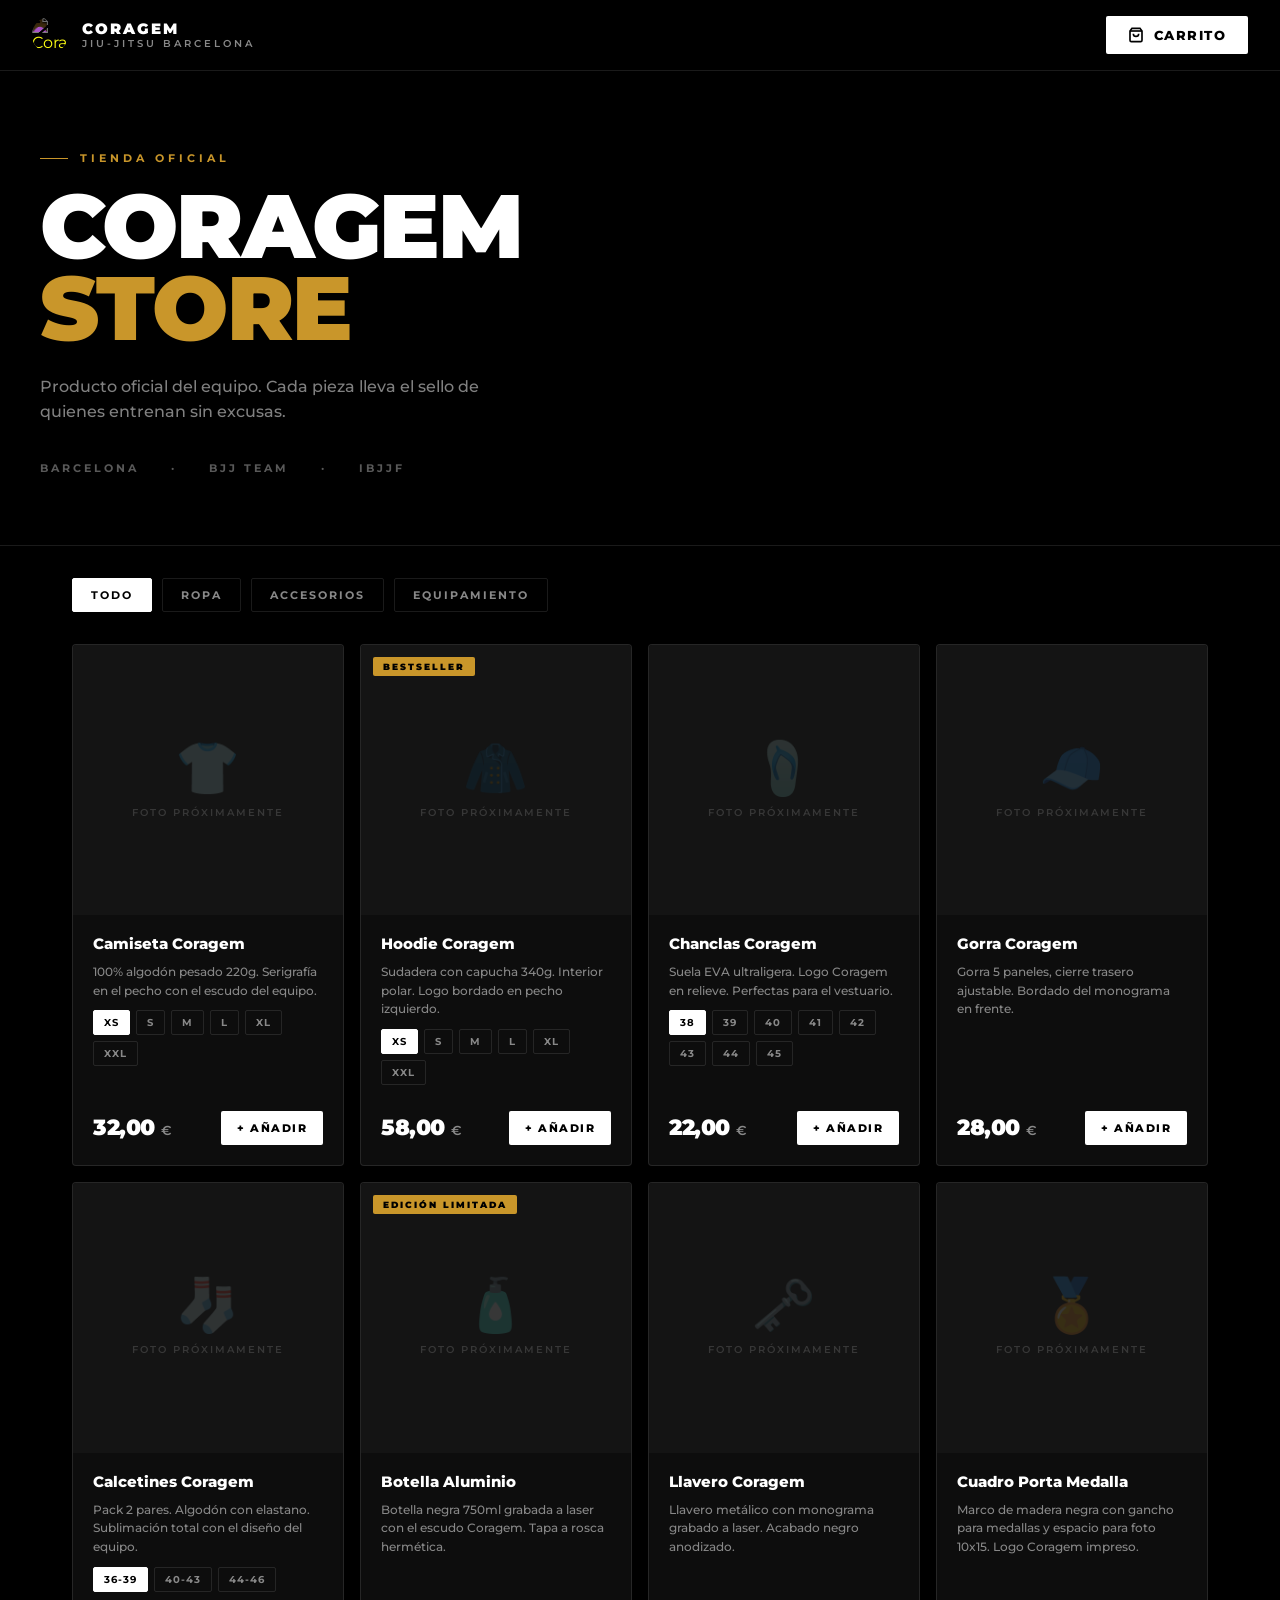
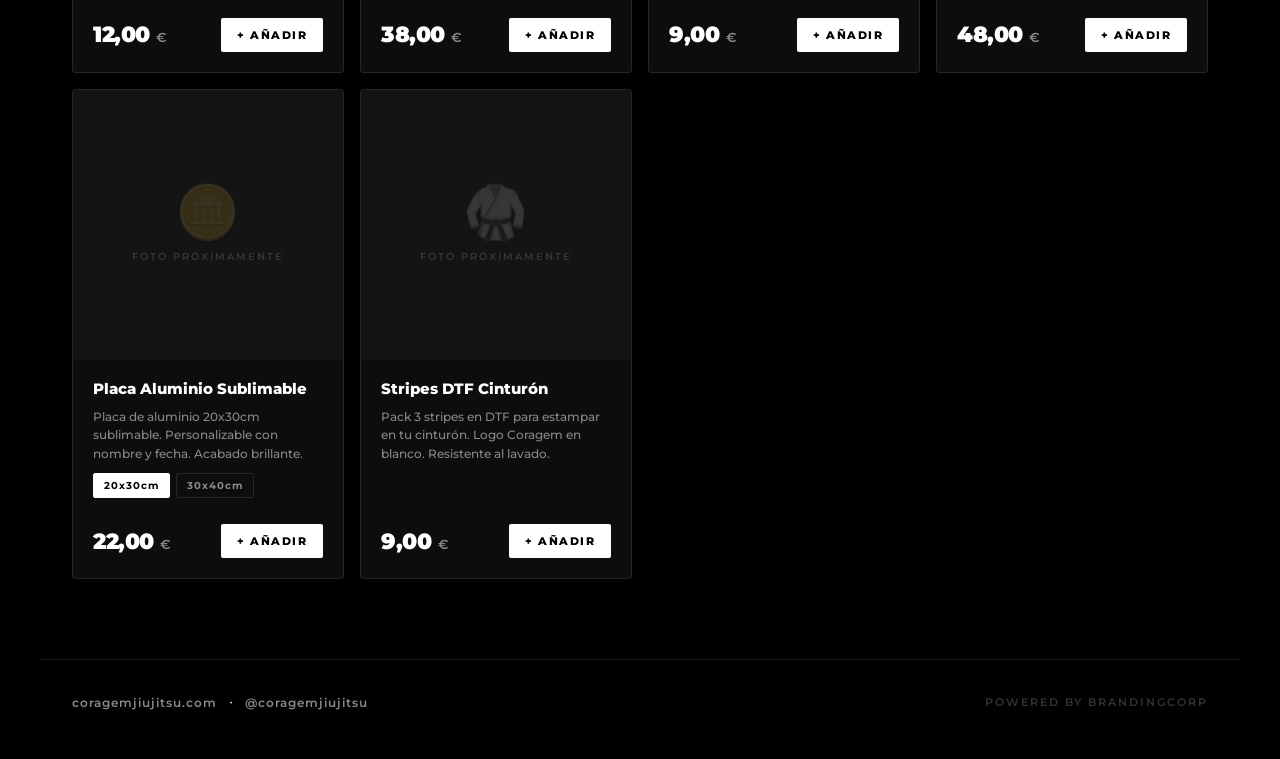
==== g/coragem/index.html @ 3f4773cf "Fase 2: tienda Coragem Jiu-Jitsu con 10 productos y QR" ====
<!DOCTYPE html>
<html lang="es">
<head>
<meta charset="utf-8">
<meta name="viewport" content="width=device-width, initial-scale=1">
<meta name="robots" content="noindex, nofollow">
<title>Coragem Store — Jiu-Jitsu Barcelona</title>
<link rel="preconnect" href="https://fonts.googleapis.com">
<link rel="preconnect" href="https://fonts.gstatic.com" crossorigin>
<link href="https://fonts.googleapis.com/css2?family=Montserrat:wght@400;500;600;700;800;900&display=swap" rel="stylesheet">
<style>
/* ── Reset ── */
*{box-sizing:border-box;margin:0;padding:0;}
html{scroll-behavior:smooth;}
body{background:#000;color:#fff;font-family:Montserrat,system-ui,sans-serif;min-height:100vh;overflow-x:hidden;}
::selection{background:#fff;color:#000;}

/* ── Variables Coragem ── */
:root{
  --accent:#fff;
  --accent-dim:rgba(255,255,255,0.12);
  --gold:#C9962A;
  --bg:#000;
  --bg2:#0D0D0D;
  --bg3:#141414;
  --border:rgba(255,255,255,0.1);
  --text-muted:#888;
}

/* ── Nav ── */
.nav{
  position:sticky;top:0;z-index:100;
  background:rgba(0,0,0,0.88);
  backdrop-filter:blur(16px);
  border-bottom:1px solid var(--border);
  padding:16px 32px;
  display:flex;align-items:center;justify-content:space-between;gap:16px;
}
.nav-logo{display:flex;align-items:center;gap:14px;text-decoration:none;}
.nav-logo img{height:36px;width:36px;filter:invert(1);border-radius:50%;}
.nav-logo-text{display:flex;flex-direction:column;line-height:1.1;}
.nav-logo-text strong{font-size:15px;font-weight:900;letter-spacing:2px;color:#fff;}
.nav-logo-text span{font-size:10px;font-weight:600;letter-spacing:3px;color:var(--text-muted);}
.cart-btn{
  display:flex;align-items:center;gap:10px;
  background:var(--accent);color:#000;
  border:none;cursor:pointer;
  font-family:Montserrat,sans-serif;font-size:13px;font-weight:800;letter-spacing:1.5px;
  padding:11px 22px;border-radius:2px;
  transition:opacity .15s;
}
.cart-btn:hover{opacity:.85;}
.cart-count{
  background:#000;color:#fff;
  font-size:11px;font-weight:900;
  width:20px;height:20px;border-radius:50%;
  display:flex;align-items:center;justify-content:center;
  display:none;
}
.cart-count.visible{display:flex;}

/* ── Hero ── */
.hero{
  position:relative;
  padding:80px 32px 70px;
  background:#000;
  border-bottom:1px solid var(--border);
  overflow:hidden;
}
.hero::before{
  content:'';position:absolute;inset:0;
  background:url('https://files.gymdesk.com/16816/bg-desktop.jpg') center/cover no-repeat;
  filter:brightness(0.18) grayscale(1);
}
.hero-inner{position:relative;max-width:1200px;margin:0 auto;}
.hero-label{
  font-size:11px;font-weight:700;letter-spacing:4px;color:var(--gold);
  margin-bottom:20px;display:flex;align-items:center;gap:12px;
}
.hero-label::before{content:'';display:block;width:28px;height:1px;background:var(--gold);}
.hero h1{
  font-size:clamp(42px,7vw,96px);
  font-weight:900;line-height:.92;letter-spacing:-.02em;
  text-transform:uppercase;color:#fff;
  max-width:800px;
}
.hero h1 em{font-style:normal;color:var(--gold);}
.hero-sub{
  margin-top:24px;font-size:16px;font-weight:500;
  color:rgba(255,255,255,0.5);max-width:480px;line-height:1.6;
}
.hero-meta{
  display:flex;gap:32px;margin-top:36px;flex-wrap:wrap;
}
.hero-meta span{
  font-size:11px;font-weight:700;letter-spacing:3px;color:rgba(255,255,255,0.35);
}

/* ── Filtros ── */
.filters{
  max-width:1200px;margin:0 auto;
  padding:32px 32px 0;
  display:flex;flex-wrap:wrap;gap:10px;
}
.filter-btn{
  font-family:Montserrat,sans-serif;font-size:11px;font-weight:700;letter-spacing:2px;
  padding:9px 18px;border:1px solid var(--border);border-radius:2px;
  background:transparent;color:var(--text-muted);cursor:pointer;
  transition:all .15s;
}
.filter-btn:hover,.filter-btn.active{
  background:#fff;color:#000;border-color:#fff;
}

/* ── Grid productos ── */
.products-grid{
  max-width:1200px;margin:32px auto 0;
  padding:0 32px;
  display:grid;
  grid-template-columns:repeat(auto-fill,minmax(260px,1fr));
  gap:16px;
}

/* ── Tarjeta producto ── */
.product-card{
  background:var(--bg2);
  border:1px solid var(--border);
  border-radius:4px;
  overflow:hidden;
  display:flex;flex-direction:column;
  transition:border-color .18s,transform .18s;
}
.product-card:hover{border-color:rgba(255,255,255,0.35);transform:translateY(-3px);}
.product-img{
  aspect-ratio:1/1;
  background:var(--bg3);
  display:flex;align-items:center;justify-content:center;
  position:relative;overflow:hidden;
}
.product-img .img-placeholder{
  display:flex;flex-direction:column;align-items:center;gap:12px;
  color:rgba(255,255,255,0.15);
}
.product-img .img-placeholder svg{width:48px;height:48px;stroke:currentColor;fill:none;stroke-width:1.5;}
.product-img .img-placeholder span{font-size:10px;letter-spacing:2px;font-weight:600;}
.product-badge{
  position:absolute;top:12px;left:12px;
  background:var(--gold);color:#000;
  font-size:9px;font-weight:900;letter-spacing:2px;padding:4px 10px;border-radius:2px;
}
.product-info{padding:20px;flex:1;display:flex;flex-direction:column;gap:10px;}
.product-name{font-size:15px;font-weight:800;color:#fff;line-height:1.2;}
.product-desc{font-size:12px;color:var(--text-muted);line-height:1.55;font-weight:500;}
.product-footer{
  display:flex;align-items:center;justify-content:space-between;
  margin-top:auto;padding-top:16px;
}
.product-price{font-size:22px;font-weight:900;color:#fff;letter-spacing:-.5px;}
.product-price small{font-size:13px;font-weight:600;color:var(--text-muted);}
.add-btn{
  font-family:Montserrat,sans-serif;font-size:11px;font-weight:800;letter-spacing:1.5px;
  background:#fff;color:#000;border:none;cursor:pointer;
  padding:10px 16px;border-radius:2px;
  transition:opacity .15s;
  white-space:nowrap;
}
.add-btn:hover{opacity:.8;}
.add-btn.added{background:var(--gold);color:#000;}

/* ── Selector tallas ── */
.size-selector{display:flex;gap:6px;flex-wrap:wrap;}
.size-opt{
  font-size:10px;font-weight:700;letter-spacing:1px;
  padding:5px 10px;border:1px solid var(--border);border-radius:2px;
  cursor:pointer;color:var(--text-muted);background:transparent;
  font-family:Montserrat,sans-serif;
  transition:all .1s;
}
.size-opt:hover,.size-opt.selected{background:#fff;color:#000;border-color:#fff;}

/* ── Cart Sidebar ── */
.cart-overlay{
  position:fixed;inset:0;background:rgba(0,0,0,0.6);z-index:200;
  opacity:0;pointer-events:none;transition:opacity .2s;
}
.cart-overlay.open{opacity:1;pointer-events:all;}
.cart-sidebar{
  position:fixed;right:0;top:0;bottom:0;width:420px;max-width:95vw;
  background:#0A0A0A;border-left:1px solid var(--border);
  display:flex;flex-direction:column;z-index:201;
  transform:translateX(100%);transition:transform .25s ease;
}
.cart-overlay.open .cart-sidebar{transform:translateX(0);}
.cart-header{
  padding:24px 28px;border-bottom:1px solid var(--border);
  display:flex;align-items:center;justify-content:space-between;
}
.cart-header h3{font-size:14px;font-weight:800;letter-spacing:2px;}
.cart-close{
  background:none;border:none;color:var(--text-muted);cursor:pointer;
  font-size:22px;line-height:1;padding:4px;
}
.cart-close:hover{color:#fff;}
.cart-items{flex:1;overflow-y:auto;padding:20px 28px;display:flex;flex-direction:column;gap:16px;}
.cart-empty{
  flex:1;display:flex;flex-direction:column;align-items:center;justify-content:center;
  gap:12px;color:var(--text-muted);text-align:center;padding:40px 20px;
}
.cart-empty svg{width:48px;height:48px;stroke:currentColor;fill:none;stroke-width:1.2;opacity:.4;}
.cart-empty p{font-size:13px;font-weight:600;letter-spacing:1px;}
.cart-item{
  display:flex;gap:14px;padding:14px;
  background:var(--bg3);border-radius:3px;
  border:1px solid var(--border);
}
.cart-item-img{
  width:56px;height:56px;background:#1A1A1A;border-radius:2px;flex:none;
  display:flex;align-items:center;justify-content:center;
  font-size:20px;
}
.cart-item-info{flex:1;min-width:0;}
.cart-item-name{font-size:13px;font-weight:700;white-space:nowrap;overflow:hidden;text-overflow:ellipsis;}
.cart-item-meta{font-size:11px;color:var(--text-muted);margin-top:3px;font-weight:600;}
.cart-item-price{font-size:15px;font-weight:900;margin-top:6px;}
.cart-item-remove{
  background:none;border:none;color:var(--text-muted);cursor:pointer;
  font-size:16px;padding:2px;align-self:flex-start;
  transition:color .1s;
}
.cart-item-remove:hover{color:#fff;}
.cart-footer{padding:24px 28px;border-top:1px solid var(--border);}
.cart-total{
  display:flex;justify-content:space-between;align-items:center;
  margin-bottom:20px;
}
.cart-total span{font-size:13px;font-weight:700;letter-spacing:1px;color:var(--text-muted);}
.cart-total strong{font-size:26px;font-weight:900;}
.checkout-btn{
  width:100%;font-family:Montserrat,sans-serif;
  background:#fff;color:#000;border:none;cursor:pointer;
  font-size:14px;font-weight:900;letter-spacing:2px;
  padding:18px;border-radius:2px;
  transition:opacity .15s;
}
.checkout-btn:hover{opacity:.85;}
.checkout-note{
  margin-top:12px;font-size:11px;color:var(--text-muted);
  text-align:center;letter-spacing:.5px;line-height:1.5;
}

/* ── Footer ── */
.store-footer{
  max-width:1200px;margin:80px auto 0;
  padding:32px 32px 48px;
  border-top:1px solid var(--border);
  display:flex;flex-wrap:wrap;gap:24px;justify-content:space-between;align-items:center;
}
.store-footer a{color:var(--text-muted);text-decoration:none;font-size:12px;font-weight:600;letter-spacing:1px;}
.store-footer a:hover{color:#fff;}
.powered{font-size:11px;color:rgba(255,255,255,0.2);letter-spacing:2px;font-weight:600;}

/* ── Toast ── */
.toast{
  position:fixed;bottom:24px;left:50%;transform:translateX(-50%) translateY(20px);
  background:#fff;color:#000;
  font-size:13px;font-weight:700;letter-spacing:1px;
  padding:14px 24px;border-radius:2px;z-index:300;
  opacity:0;transition:opacity .2s,transform .2s;pointer-events:none;
  white-space:nowrap;
}
.toast.show{opacity:1;transform:translateX(-50%) translateY(0);}

/* ── Responsive ── */
@media(max-width:600px){
  .nav{padding:14px 20px;}
  .hero{padding:60px 20px 50px;}
  .filters{padding:24px 20px 0;}
  .products-grid{padding:0 20px;grid-template-columns:repeat(2,1fr);gap:10px;}
  .product-info{padding:14px;}
  .product-name{font-size:13px;}
  .product-price{font-size:18px;}
  .add-btn{font-size:10px;padding:8px 12px;}
  .store-footer{padding:24px 20px 40px;}
}
</style>
</head>
<body>

<!-- NAV -->
<header class="nav">
  <a href="https://coragemjiujitsu.com" target="_blank" class="nav-logo">
    <img src="https://files.gymdesk.com/16816/logo-medium.png" alt="Coragem Jiu-Jitsu">
    <div class="nav-logo-text">
      <strong>CORAGEM</strong>
      <span>JIU-JITSU BARCELONA</span>
    </div>
  </a>
  <button class="cart-btn" onclick="openCart()">
    <svg width="16" height="16" viewBox="0 0 24 24" fill="none" stroke="currentColor" stroke-width="2.5"><path d="M6 2L3 6v14a2 2 0 002 2h14a2 2 0 002-2V6l-3-4z"/><line x1="3" y1="6" x2="21" y2="6"/><path d="M16 10a4 4 0 01-8 0"/></svg>
    CARRITO
    <span class="cart-count" id="cartCount">0</span>
  </button>
</header>

<!-- HERO -->
<section class="hero">
  <div class="hero-inner">
    <div class="hero-label">TIENDA OFICIAL</div>
    <h1>Coragem<br><em>Store</em></h1>
    <p class="hero-sub">Producto oficial del equipo. Cada pieza lleva el sello de quienes entrenan sin excusas.</p>
    <div class="hero-meta">
      <span>BARCELONA</span>
      <span>·</span>
      <span>BJJ TEAM</span>
      <span>·</span>
      <span>IBJJF</span>
    </div>
  </div>
</section>

<!-- FILTROS -->
<div class="filters">
  <button class="filter-btn active" onclick="filterProducts('all',this)">TODO</button>
  <button class="filter-btn" onclick="filterProducts('ropa',this)">ROPA</button>
  <button class="filter-btn" onclick="filterProducts('accesorios',this)">ACCESORIOS</button>
  <button class="filter-btn" onclick="filterProducts('equipamiento',this)">EQUIPAMIENTO</button>
</div>

<!-- GRID -->
<div class="products-grid" id="productsGrid"></div>

<!-- FOOTER -->
<footer class="store-footer">
  <div>
    <a href="https://coragemjiujitsu.com" target="_blank">coragemjiujitsu.com</a>
    &nbsp;&nbsp;·&nbsp;&nbsp;
    <a href="https://instagram.com/coragemjiujitsu" target="_blank">@coragemjiujitsu</a>
  </div>
  <span class="powered">POWERED BY BRANDINGCORP</span>
</footer>

<!-- CART OVERLAY -->
<div class="cart-overlay" id="cartOverlay" onclick="closeCartOnOverlay(event)">
  <div class="cart-sidebar">
    <div class="cart-header">
      <h3>TU PEDIDO</h3>
      <button class="cart-close" onclick="closeCart()">&#x2715;</button>
    </div>
    <div class="cart-items" id="cartItems">
      <div class="cart-empty">
        <svg viewBox="0 0 24 24"><path d="M6 2L3 6v14a2 2 0 002 2h14a2 2 0 002-2V6l-3-4z"/><line x1="3" y1="6" x2="21" y2="6"/><path d="M16 10a4 4 0 01-8 0"/></svg>
        <p>CARRITO VACÍO</p>
      </div>
    </div>
    <div class="cart-footer" id="cartFooter" style="display:none;">
      <div class="cart-total">
        <span>TOTAL</span>
        <strong id="cartTotal">0,00 €</strong>
      </div>
      <button class="checkout-btn" onclick="checkout()">FINALIZAR PEDIDO →</button>
      <p class="checkout-note">Pago seguro vía Stripe · Envío a toda España</p>
    </div>
  </div>
</div>

<!-- TOAST -->
<div class="toast" id="toast"></div>

<script>
// ── Catálogo de productos ──────────────────────────────────
const PRODUCTS = [
  {
    id: 'camiseta',
    name: 'Camiseta Coragem',
    desc: '100% algodón pesado 220g. Serigrafía en el pecho con el escudo del equipo.',
    price: 32,
    category: 'ropa',
    badge: null,
    emoji: '👕',
    sizes: ['XS','S','M','L','XL','XXL'],
    // stripe: 'https://buy.stripe.com/XXXXXXXX'  ← añadir cuando esté listo
  },
  {
    id: 'hoodie',
    name: 'Hoodie Coragem',
    desc: 'Sudadera con capucha 340g. Interior polar. Logo bordado en pecho izquierdo.',
    price: 58,
    category: 'ropa',
    badge: 'BESTSELLER',
    emoji: '🧥',
    sizes: ['XS','S','M','L','XL','XXL'],
  },
  {
    id: 'chanclas',
    name: 'Chanclas Coragem',
    desc: 'Suela EVA ultraligera. Logo Coragem en relieve. Perfectas para el vestuario.',
    price: 22,
    category: 'ropa',
    badge: null,
    emoji: '🩴',
    sizes: ['38','39','40','41','42','43','44','45'],
  },
  {
    id: 'gorra',
    name: 'Gorra Coragem',
    desc: 'Gorra 5 paneles, cierre trasero ajustable. Bordado del monograma en frente.',
    price: 28,
    category: 'ropa',
    badge: null,
    emoji: '🧢',
    sizes: ['ÚNICA'],
  },
  {
    id: 'calcetines',
    name: 'Calcetines Coragem',
    desc: 'Pack 2 pares. Algodón con elastano. Sublimación total con el diseño del equipo.',
    price: 12,
    category: 'ropa',
    badge: null,
    emoji: '🧦',
    sizes: ['36-39','40-43','44-46'],
  },
  {
    id: 'botella',
    name: 'Botella Aluminio',
    desc: 'Botella negra 750ml grabada a laser con el escudo Coragem. Tapa a rosca hermética.',
    price: 38,
    category: 'accesorios',
    badge: 'EDICIÓN LIMITADA',
    emoji: '🧴',
    sizes: ['ÚNICA'],
  },
  {
    id: 'llavero',
    name: 'Llavero Coragem',
    desc: 'Llavero metálico con monograma grabado a laser. Acabado negro anodizado.',
    price: 9,
    category: 'accesorios',
    badge: null,
    emoji: '🗝️',
    sizes: ['ÚNICA'],
  },
  {
    id: 'porta-medalla',
    name: 'Cuadro Porta Medalla',
    desc: 'Marco de madera negra con gancho para medallas y espacio para foto 10x15. Logo Coragem impreso.',
    price: 48,
    category: 'accesorios',
    badge: null,
    emoji: '🏅',
    sizes: ['ÚNICA'],
  },
  {
    id: 'placa-aluminio',
    name: 'Placa Aluminio Sublimable',
    desc: 'Placa de aluminio 20x30cm sublimable. Personalizable con nombre y fecha. Acabado brillante.',
    price: 22,
    category: 'accesorios',
    badge: null,
    emoji: '🪙',
    sizes: ['20x30cm','30x40cm'],
  },
  {
    id: 'stripes-dtf',
    name: 'Stripes DTF Cinturón',
    desc: 'Pack 3 stripes en DTF para estampar en tu cinturón. Logo Coragem en blanco. Resistente al lavado.',
    price: 9,
    category: 'equipamiento',
    badge: null,
    emoji: '🥋',
    sizes: ['PACK 3'],
  },
];

// ── Estado del carrito ──────────────────────────────────────
let cart = JSON.parse(localStorage.getItem('coragem-cart') || '[]');
let currentFilter = 'all';

function saveCart(){ localStorage.setItem('coragem-cart', JSON.stringify(cart)); }

// ── Render productos ────────────────────────────────────────
function renderProducts(filter){
  const grid = document.getElementById('productsGrid');
  const filtered = filter === 'all' ? PRODUCTS : PRODUCTS.filter(p => p.category === filter);
  grid.innerHTML = filtered.map(p => `
    <div class="product-card" data-id="${p.id}" data-category="${p.category}">
      <div class="product-img">
        <div class="img-placeholder">
          <span style="font-size:52px;line-height:1;">${p.emoji}</span>
          <span>FOTO PRÓXIMAMENTE</span>
        </div>
        ${p.badge ? `<span class="product-badge">${p.badge}</span>` : ''}
      </div>
      <div class="product-info">
        <div class="product-name">${p.name}</div>
        <div class="product-desc">${p.desc}</div>
        ${p.sizes.length > 1 ? `
        <div class="size-selector" id="sizes-${p.id}">
          ${p.sizes.map((s,i) => `<button class="size-opt${i===0?' selected':''}" onclick="selectSize('${p.id}','${s}',this)">${s}</button>`).join('')}
        </div>` : `<div style="display:none;" id="sizes-${p.id}" data-selected="${p.sizes[0]}"></div>`}
        <div class="product-footer">
          <div class="product-price">${p.price.toFixed(2).replace('.',',')} <small>€</small></div>
          <button class="add-btn" id="add-${p.id}" onclick="addToCart('${p.id}')">+ AÑADIR</button>
        </div>
      </div>
    </div>
  `).join('');
}

function selectSize(productId, size, btn){
  const container = document.getElementById('sizes-' + productId);
  container.dataset.selected = size;
  container.querySelectorAll('.size-opt').forEach(b => b.classList.remove('selected'));
  btn.classList.add('selected');
}

function getSelectedSize(productId){
  const container = document.getElementById('sizes-' + productId);
  if(!container) return '';
  return container.dataset.selected || container.querySelector('.selected')?.textContent || '';
}

function filterProducts(cat, btn){
  currentFilter = cat;
  document.querySelectorAll('.filter-btn').forEach(b => b.classList.remove('active'));
  btn.classList.add('active');
  renderProducts(cat);
}

// ── Carrito ─────────────────────────────────────────────────
function addToCart(productId){
  const p = PRODUCTS.find(x => x.id === productId);
  if(!p) return;
  const size = getSelectedSize(productId);
  const key = productId + '-' + size;
  const existing = cart.find(x => x.key === key);
  if(existing){
    existing.qty++;
  } else {
    cart.push({ key, id: productId, name: p.name, price: p.price, size, qty: 1, emoji: p.emoji });
  }
  saveCart();
  updateCartUI();
  showToast(p.name + ' añadido');
  const btn = document.getElementById('add-' + productId);
  if(btn){ btn.classList.add('added'); btn.textContent = '✓ EN CARRITO';
    setTimeout(()=>{ btn.classList.remove('added'); btn.textContent = '+ AÑADIR'; }, 1500); }
}

function removeFromCart(key){
  cart = cart.filter(x => x.key !== key);
  saveCart();
  updateCartUI();
  renderCartItems();
}

function updateCartUI(){
  const total = cart.reduce((s,x) => s + x.price * x.qty, 0);
  const count = cart.reduce((s,x) => s + x.qty, 0);
  const countEl = document.getElementById('cartCount');
  countEl.textContent = count;
  count > 0 ? countEl.classList.add('visible') : countEl.classList.remove('visible');
  document.getElementById('cartTotal').textContent = total.toFixed(2).replace('.',',') + ' €';
  document.getElementById('cartFooter').style.display = cart.length ? 'block' : 'none';
}

function renderCartItems(){
  const el = document.getElementById('cartItems');
  if(cart.length === 0){
    el.innerHTML = `<div class="cart-empty">
      <svg viewBox="0 0 24 24"><path d="M6 2L3 6v14a2 2 0 002 2h14a2 2 0 002-2V6l-3-4z"/><line x1="3" y1="6" x2="21" y2="6"/><path d="M16 10a4 4 0 01-8 0"/></svg>
      <p>CARRITO VACÍO</p></div>`;
    return;
  }
  el.innerHTML = cart.map(item => `
    <div class="cart-item">
      <div class="cart-item-img">${item.emoji}</div>
      <div class="cart-item-info">
        <div class="cart-item-name">${item.name}</div>
        <div class="cart-item-meta">${item.size ? item.size + ' · ' : ''}×${item.qty}</div>
        <div class="cart-item-price">${(item.price * item.qty).toFixed(2).replace('.',',')} €</div>
      </div>
      <button class="cart-item-remove" onclick="removeFromCart('${item.key}')">&#x2715;</button>
    </div>
  `).join('');
}

function openCart(){
  renderCartItems();
  document.getElementById('cartOverlay').classList.add('open');
  document.body.style.overflow='hidden';
}
function closeCart(){
  document.getElementById('cartOverlay').classList.remove('open');
  document.body.style.overflow='';
}
function closeCartOnOverlay(e){ if(e.target===document.getElementById('cartOverlay')) closeCart(); }

// ── Checkout vía WhatsApp (hasta que Stripe esté configurado) ──
function checkout(){
  if(cart.length === 0) return;
  const lines = cart.map(x => `• ${x.name}${x.size && x.size!=='ÚNICA' ? ' ('+x.size+')' : ''} ×${x.qty} — ${(x.price*x.qty).toFixed(2).replace('.',',')}€`).join('\n');
  const total = cart.reduce((s,x)=>s+x.price*x.qty,0).toFixed(2).replace('.',',');
  const msg = encodeURIComponent(`¡Hola! Quiero hacer un pedido de la tienda Coragem:\n\n${lines}\n\nTOTAL: ${total}€\n\n¿Cómo procedo con el pago?`);
  // Número Coragem: +34 935 063 622
  window.open('https://wa.me/34935063622?text=' + msg, '_blank');
}

// ── Toast ───────────────────────────────────────────────────
function showToast(msg){
  const t = document.getElementById('toast');
  t.textContent = msg;
  t.classList.add('show');
  setTimeout(() => t.classList.remove('show'), 2000);
}

// ── Init ────────────────────────────────────────────────────
renderProducts('all');
updateCartUI();
</script>
</body>
</html>
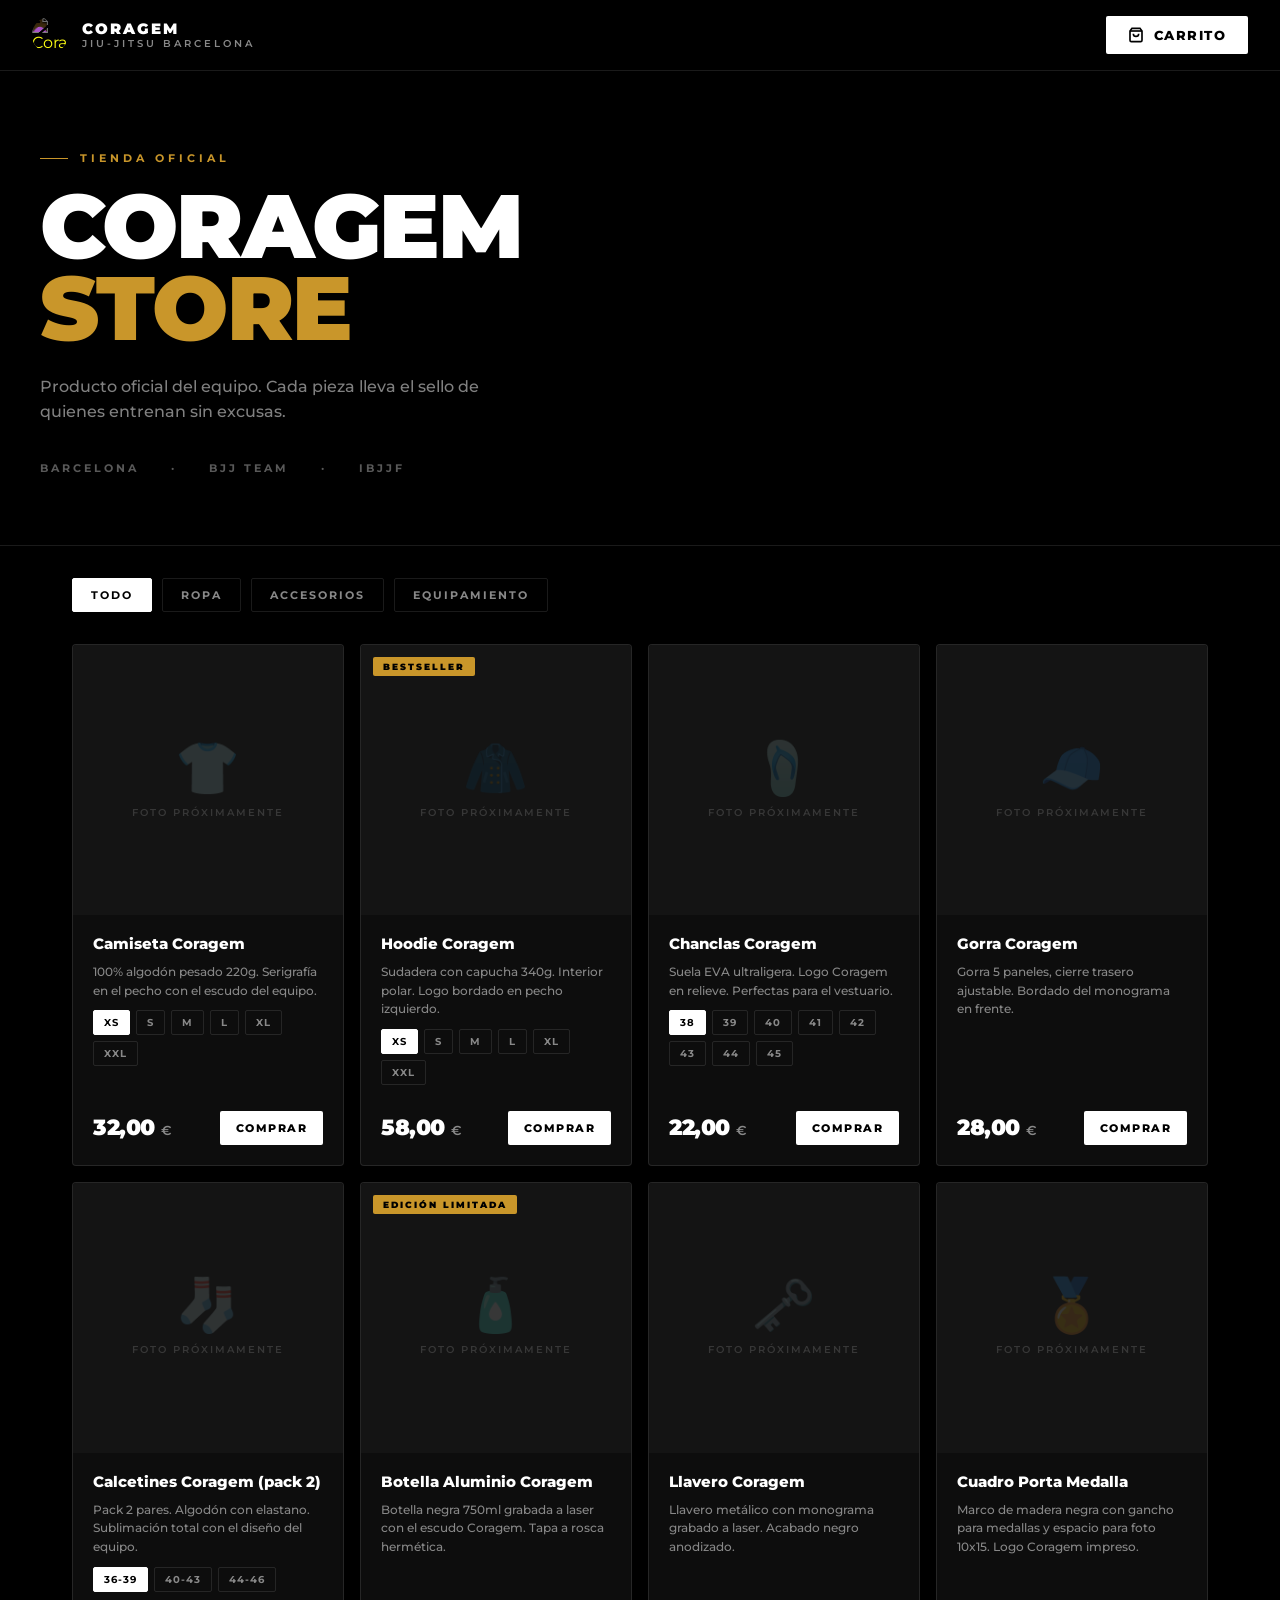
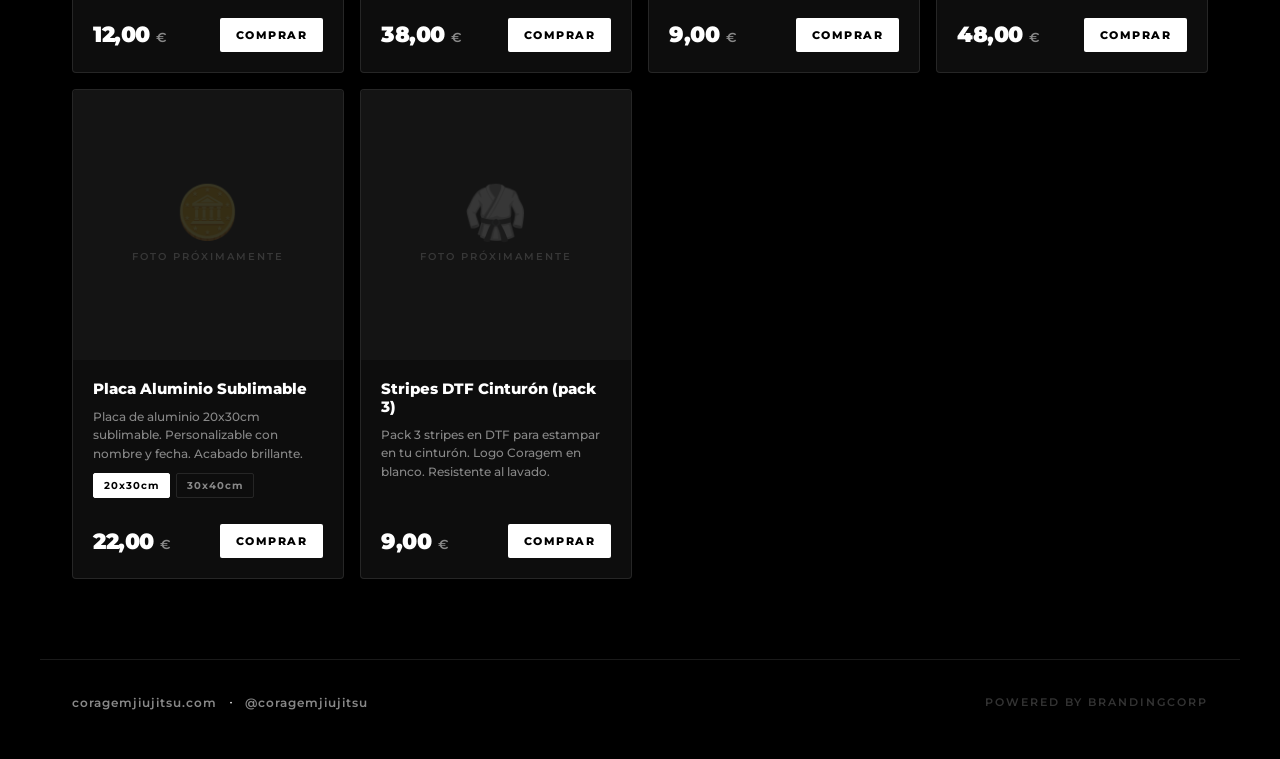
==== commit 74db81d6: "Coragem: conectar Payment Links de Stripe en los 10 productos" ====
--- a/g/coragem/index.html
+++ b/g/coragem/index.html
@@ -378,7 +378,7 @@
     badge: null,
     emoji: '👕',
     sizes: ['XS','S','M','L','XL','XXL'],
-    // stripe: 'https://buy.stripe.com/XXXXXXXX'  ← añadir cuando esté listo
+    stripe: 'https://buy.stripe.com/test_dRm5kEgao3aB1QX4GbafS00',
   },
   {
     id: 'hoodie',
@@ -389,6 +389,7 @@
     badge: 'BESTSELLER',
     emoji: '🧥',
     sizes: ['XS','S','M','L','XL','XXL'],
+    stripe: 'https://buy.stripe.com/test_5kQ5kE8HWfXnfHNfkPafS01',
   },
   {
     id: 'chanclas',
@@ -399,6 +400,7 @@
     badge: null,
     emoji: '🩴',
     sizes: ['38','39','40','41','42','43','44','45'],
+    stripe: 'https://buy.stripe.com/test_14A8wQ7DS12tantdcHafS02',
   },
   {
     id: 'gorra',
@@ -409,26 +411,29 @@
     badge: null,
     emoji: '🧢',
     sizes: ['ÚNICA'],
+    stripe: 'https://buy.stripe.com/test_14AeVe6zO6mN67dc8DafS03',
   },
   {
     id: 'calcetines',
-    name: 'Calcetines Coragem',
+    name: 'Calcetines Coragem (pack 2)',
     desc: 'Pack 2 pares. Algodón con elastano. Sublimación total con el diseño del equipo.',
     price: 12,
     category: 'ropa',
     badge: null,
     emoji: '🧦',
     sizes: ['36-39','40-43','44-46'],
+    stripe: 'https://buy.stripe.com/test_4gM5kE0bqdPf539egLafS04',
   },
   {
     id: 'botella',
-    name: 'Botella Aluminio',
+    name: 'Botella Aluminio Coragem',
     desc: 'Botella negra 750ml grabada a laser con el escudo Coragem. Tapa a rosca hermética.',
     price: 38,
     category: 'accesorios',
     badge: 'EDICIÓN LIMITADA',
     emoji: '🧴',
     sizes: ['ÚNICA'],
+    stripe: 'https://buy.stripe.com/test_28E8wQe2g4eF67dfkPafS05',
   },
   {
     id: 'llavero',
@@ -439,6 +444,7 @@
     badge: null,
     emoji: '🗝️',
     sizes: ['ÚNICA'],
+    stripe: 'https://buy.stripe.com/test_14AeVe3nC9yZ8fl1tZafS06',
   },
   {
     id: 'porta-medalla',
@@ -449,6 +455,7 @@
     badge: null,
     emoji: '🏅',
     sizes: ['ÚNICA'],
+    stripe: 'https://buy.stripe.com/test_14A5kEe2g26xbrxb4zafS07',
   },
   {
     id: 'placa-aluminio',
@@ -459,16 +466,18 @@
     badge: null,
     emoji: '🪙',
     sizes: ['20x30cm','30x40cm'],
+    stripe: 'https://buy.stripe.com/test_bJe5kE4rG5iJ0MT5KfafS08',
   },
   {
     id: 'stripes-dtf',
-    name: 'Stripes DTF Cinturón',
+    name: 'Stripes DTF Cinturón (pack 3)',
     desc: 'Pack 3 stripes en DTF para estampar en tu cinturón. Logo Coragem en blanco. Resistente al lavado.',
     price: 9,
     category: 'equipamiento',
     badge: null,
     emoji: '🥋',
     sizes: ['PACK 3'],
+    stripe: 'https://buy.stripe.com/test_00wcN63nC9yZ0MT6OjafS09',
   },
 ];
 
@@ -500,7 +509,7 @@
         </div>` : `<div style="display:none;" id="sizes-${p.id}" data-selected="${p.sizes[0]}"></div>`}
         <div class="product-footer">
           <div class="product-price">${p.price.toFixed(2).replace('.',',')} <small>€</small></div>
-          <button class="add-btn" id="add-${p.id}" onclick="addToCart('${p.id}')">+ AÑADIR</button>
+          <button class="add-btn" id="add-${p.id}" onclick="buyNow('${p.id}')">COMPRAR</button>
         </div>
       </div>
     </div>
@@ -596,15 +605,14 @@
 }
 function closeCartOnOverlay(e){ if(e.target===document.getElementById('cartOverlay')) closeCart(); }
 
-// ── Checkout vía WhatsApp (hasta que Stripe esté configurado) ──
-function checkout(){
-  if(cart.length === 0) return;
-  const lines = cart.map(x => `• ${x.name}${x.size && x.size!=='ÚNICA' ? ' ('+x.size+')' : ''} ×${x.qty} — ${(x.price*x.qty).toFixed(2).replace('.',',')}€`).join('\n');
-  const total = cart.reduce((s,x)=>s+x.price*x.qty,0).toFixed(2).replace('.',',');
-  const msg = encodeURIComponent(`¡Hola! Quiero hacer un pedido de la tienda Coragem:\n\n${lines}\n\nTOTAL: ${total}€\n\n¿Cómo procedo con el pago?`);
-  // Número Coragem: +34 935 063 622
-  window.open('https://wa.me/34935063622?text=' + msg, '_blank');
-}
+// ── Compra directa vía Stripe Payment Link ──
+function buyNow(productId){
+  const p = PRODUCTS.find(x => x.id === productId);
+  if(!p || !p.stripe) return;
+  window.open(p.stripe, '_blank');
+}
+
+function checkout(){ /* reservado para carrito multi-producto */ }
 
 // ── Toast ───────────────────────────────────────────────────
 function showToast(msg){
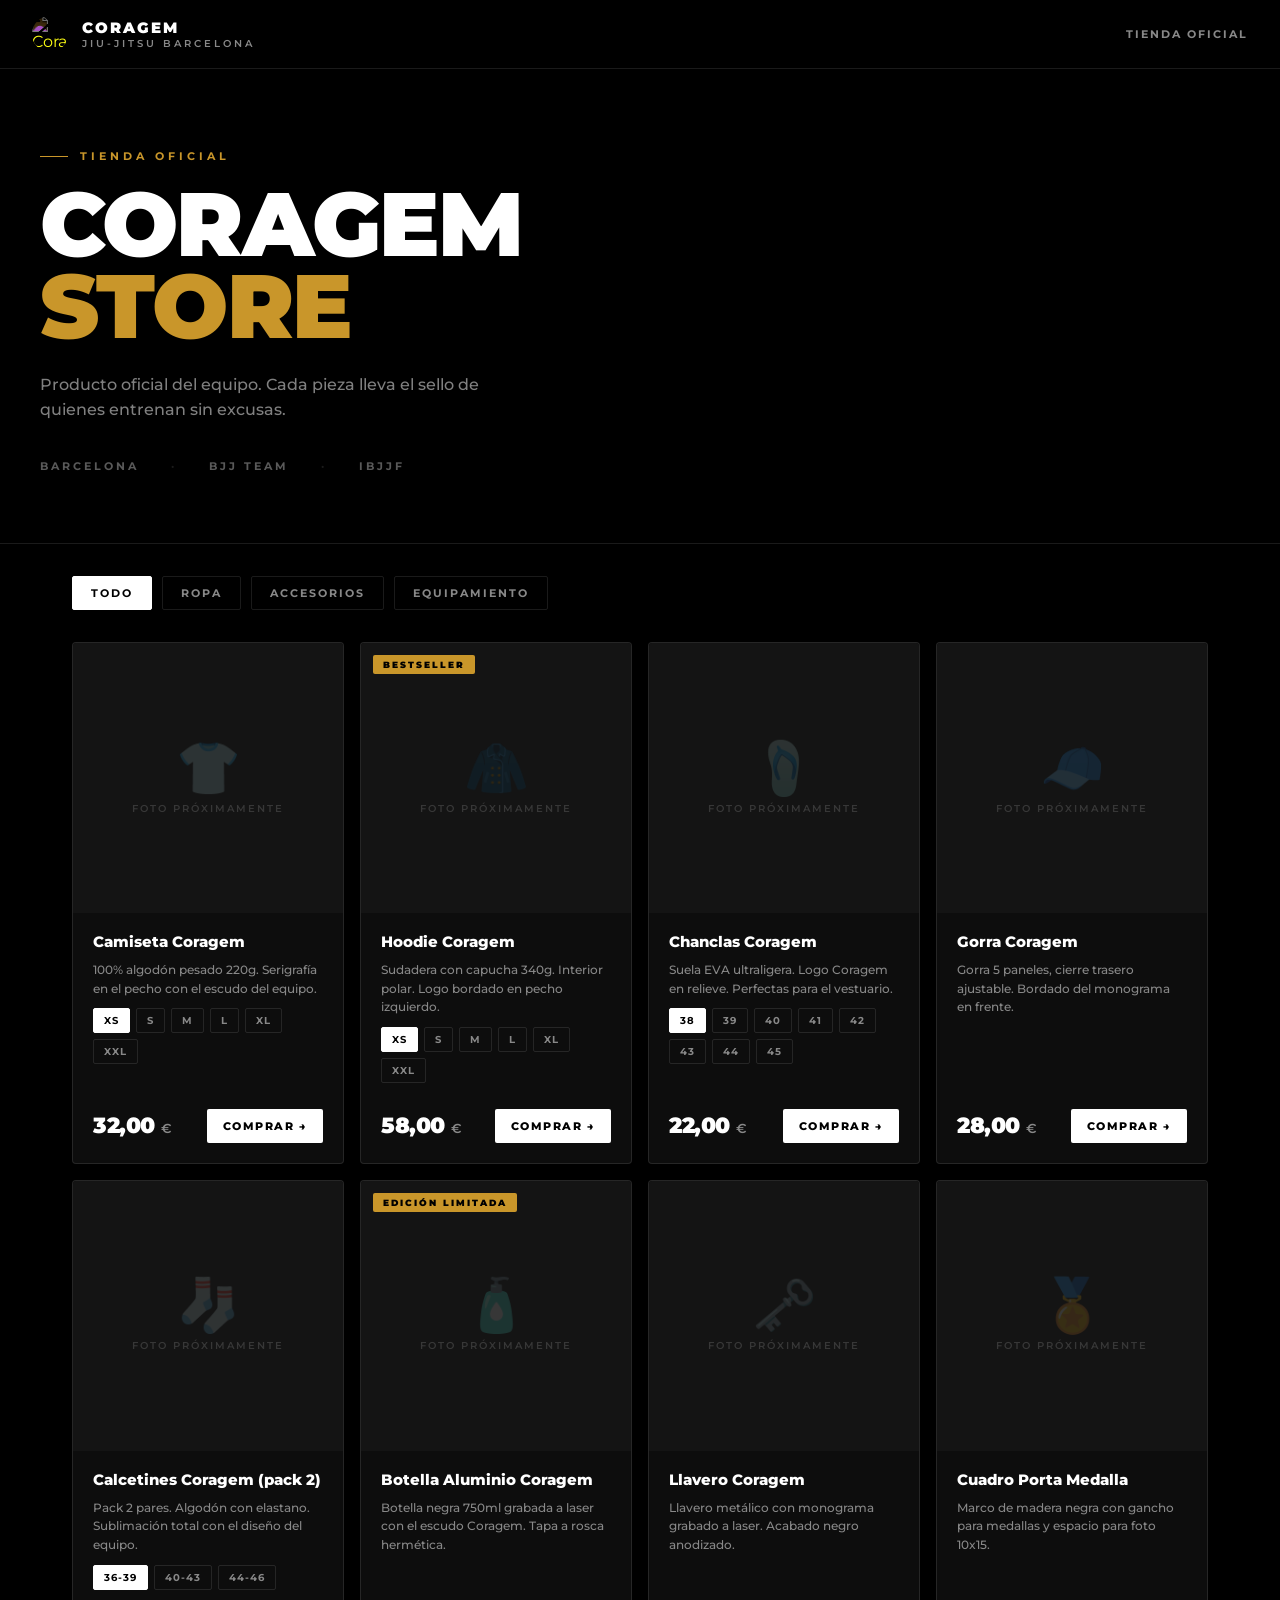
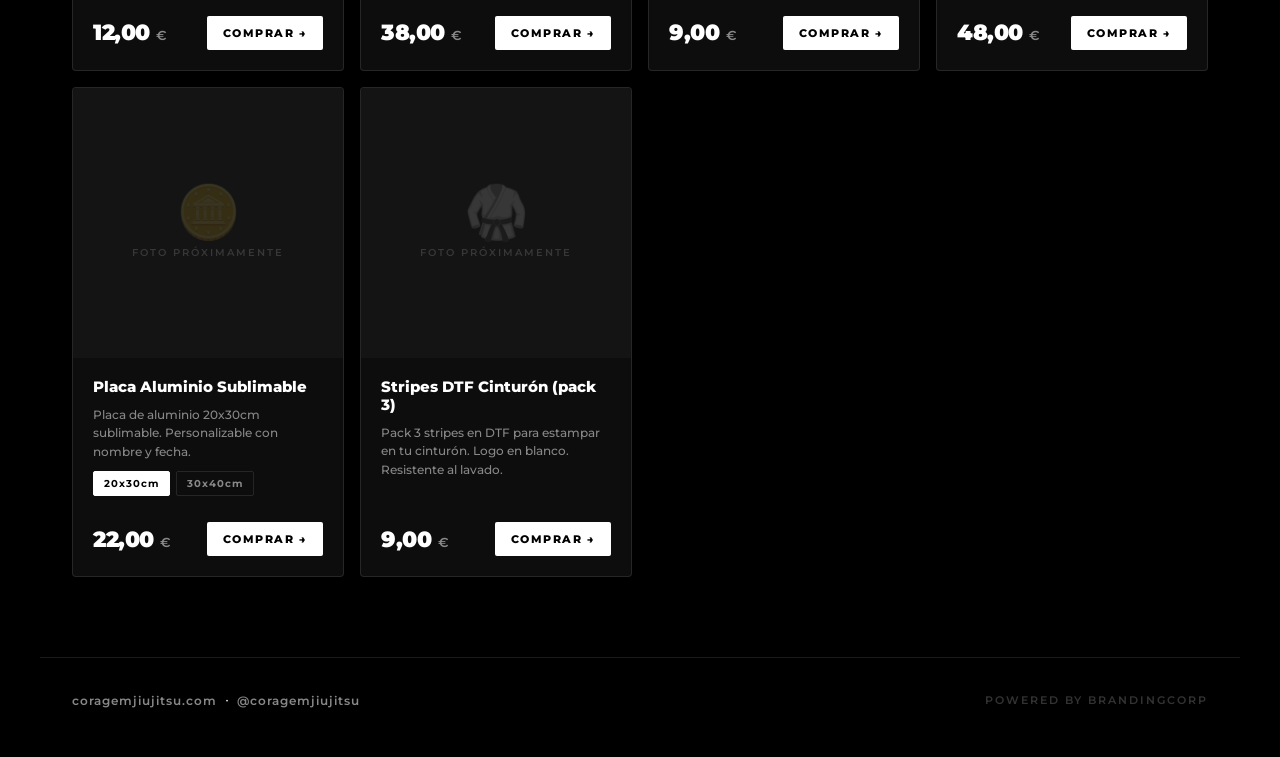
==== commit 519c5758: "Sistema plantilla: config.json por gym + tienda.html base reutilizable" ====
--- a/g/coragem/index.html
+++ b/g/coragem/index.html
@@ -4,627 +4,14 @@
 <meta charset="utf-8">
 <meta name="viewport" content="width=device-width, initial-scale=1">
 <meta name="robots" content="noindex, nofollow">
-<title>Coragem Store — Jiu-Jitsu Barcelona</title>
-<link rel="preconnect" href="https://fonts.googleapis.com">
-<link rel="preconnect" href="https://fonts.gstatic.com" crossorigin>
-<link href="https://fonts.googleapis.com/css2?family=Montserrat:wght@400;500;600;700;800;900&display=swap" rel="stylesheet">
-<style>
-/* ── Reset ── */
-*{box-sizing:border-box;margin:0;padding:0;}
-html{scroll-behavior:smooth;}
-body{background:#000;color:#fff;font-family:Montserrat,system-ui,sans-serif;min-height:100vh;overflow-x:hidden;}
-::selection{background:#fff;color:#000;}
-
-/* ── Variables Coragem ── */
-:root{
-  --accent:#fff;
-  --accent-dim:rgba(255,255,255,0.12);
-  --gold:#C9962A;
-  --bg:#000;
-  --bg2:#0D0D0D;
-  --bg3:#141414;
-  --border:rgba(255,255,255,0.1);
-  --text-muted:#888;
-}
-
-/* ── Nav ── */
-.nav{
-  position:sticky;top:0;z-index:100;
-  background:rgba(0,0,0,0.88);
-  backdrop-filter:blur(16px);
-  border-bottom:1px solid var(--border);
-  padding:16px 32px;
-  display:flex;align-items:center;justify-content:space-between;gap:16px;
-}
-.nav-logo{display:flex;align-items:center;gap:14px;text-decoration:none;}
-.nav-logo img{height:36px;width:36px;filter:invert(1);border-radius:50%;}
-.nav-logo-text{display:flex;flex-direction:column;line-height:1.1;}
-.nav-logo-text strong{font-size:15px;font-weight:900;letter-spacing:2px;color:#fff;}
-.nav-logo-text span{font-size:10px;font-weight:600;letter-spacing:3px;color:var(--text-muted);}
-.cart-btn{
-  display:flex;align-items:center;gap:10px;
-  background:var(--accent);color:#000;
-  border:none;cursor:pointer;
-  font-family:Montserrat,sans-serif;font-size:13px;font-weight:800;letter-spacing:1.5px;
-  padding:11px 22px;border-radius:2px;
-  transition:opacity .15s;
-}
-.cart-btn:hover{opacity:.85;}
-.cart-count{
-  background:#000;color:#fff;
-  font-size:11px;font-weight:900;
-  width:20px;height:20px;border-radius:50%;
-  display:flex;align-items:center;justify-content:center;
-  display:none;
-}
-.cart-count.visible{display:flex;}
-
-/* ── Hero ── */
-.hero{
-  position:relative;
-  padding:80px 32px 70px;
-  background:#000;
-  border-bottom:1px solid var(--border);
-  overflow:hidden;
-}
-.hero::before{
-  content:'';position:absolute;inset:0;
-  background:url('https://files.gymdesk.com/16816/bg-desktop.jpg') center/cover no-repeat;
-  filter:brightness(0.18) grayscale(1);
-}
-.hero-inner{position:relative;max-width:1200px;margin:0 auto;}
-.hero-label{
-  font-size:11px;font-weight:700;letter-spacing:4px;color:var(--gold);
-  margin-bottom:20px;display:flex;align-items:center;gap:12px;
-}
-.hero-label::before{content:'';display:block;width:28px;height:1px;background:var(--gold);}
-.hero h1{
-  font-size:clamp(42px,7vw,96px);
-  font-weight:900;line-height:.92;letter-spacing:-.02em;
-  text-transform:uppercase;color:#fff;
-  max-width:800px;
-}
-.hero h1 em{font-style:normal;color:var(--gold);}
-.hero-sub{
-  margin-top:24px;font-size:16px;font-weight:500;
-  color:rgba(255,255,255,0.5);max-width:480px;line-height:1.6;
-}
-.hero-meta{
-  display:flex;gap:32px;margin-top:36px;flex-wrap:wrap;
-}
-.hero-meta span{
-  font-size:11px;font-weight:700;letter-spacing:3px;color:rgba(255,255,255,0.35);
-}
-
-/* ── Filtros ── */
-.filters{
-  max-width:1200px;margin:0 auto;
-  padding:32px 32px 0;
-  display:flex;flex-wrap:wrap;gap:10px;
-}
-.filter-btn{
-  font-family:Montserrat,sans-serif;font-size:11px;font-weight:700;letter-spacing:2px;
-  padding:9px 18px;border:1px solid var(--border);border-radius:2px;
-  background:transparent;color:var(--text-muted);cursor:pointer;
-  transition:all .15s;
-}
-.filter-btn:hover,.filter-btn.active{
-  background:#fff;color:#000;border-color:#fff;
-}
-
-/* ── Grid productos ── */
-.products-grid{
-  max-width:1200px;margin:32px auto 0;
-  padding:0 32px;
-  display:grid;
-  grid-template-columns:repeat(auto-fill,minmax(260px,1fr));
-  gap:16px;
-}
-
-/* ── Tarjeta producto ── */
-.product-card{
-  background:var(--bg2);
-  border:1px solid var(--border);
-  border-radius:4px;
-  overflow:hidden;
-  display:flex;flex-direction:column;
-  transition:border-color .18s,transform .18s;
-}
-.product-card:hover{border-color:rgba(255,255,255,0.35);transform:translateY(-3px);}
-.product-img{
-  aspect-ratio:1/1;
-  background:var(--bg3);
-  display:flex;align-items:center;justify-content:center;
-  position:relative;overflow:hidden;
-}
-.product-img .img-placeholder{
-  display:flex;flex-direction:column;align-items:center;gap:12px;
-  color:rgba(255,255,255,0.15);
-}
-.product-img .img-placeholder svg{width:48px;height:48px;stroke:currentColor;fill:none;stroke-width:1.5;}
-.product-img .img-placeholder span{font-size:10px;letter-spacing:2px;font-weight:600;}
-.product-badge{
-  position:absolute;top:12px;left:12px;
-  background:var(--gold);color:#000;
-  font-size:9px;font-weight:900;letter-spacing:2px;padding:4px 10px;border-radius:2px;
-}
-.product-info{padding:20px;flex:1;display:flex;flex-direction:column;gap:10px;}
-.product-name{font-size:15px;font-weight:800;color:#fff;line-height:1.2;}
-.product-desc{font-size:12px;color:var(--text-muted);line-height:1.55;font-weight:500;}
-.product-footer{
-  display:flex;align-items:center;justify-content:space-between;
-  margin-top:auto;padding-top:16px;
-}
-.product-price{font-size:22px;font-weight:900;color:#fff;letter-spacing:-.5px;}
-.product-price small{font-size:13px;font-weight:600;color:var(--text-muted);}
-.add-btn{
-  font-family:Montserrat,sans-serif;font-size:11px;font-weight:800;letter-spacing:1.5px;
-  background:#fff;color:#000;border:none;cursor:pointer;
-  padding:10px 16px;border-radius:2px;
-  transition:opacity .15s;
-  white-space:nowrap;
-}
-.add-btn:hover{opacity:.8;}
-.add-btn.added{background:var(--gold);color:#000;}
-
-/* ── Selector tallas ── */
-.size-selector{display:flex;gap:6px;flex-wrap:wrap;}
-.size-opt{
-  font-size:10px;font-weight:700;letter-spacing:1px;
-  padding:5px 10px;border:1px solid var(--border);border-radius:2px;
-  cursor:pointer;color:var(--text-muted);background:transparent;
-  font-family:Montserrat,sans-serif;
-  transition:all .1s;
-}
-.size-opt:hover,.size-opt.selected{background:#fff;color:#000;border-color:#fff;}
-
-/* ── Cart Sidebar ── */
-.cart-overlay{
-  position:fixed;inset:0;background:rgba(0,0,0,0.6);z-index:200;
-  opacity:0;pointer-events:none;transition:opacity .2s;
-}
-.cart-overlay.open{opacity:1;pointer-events:all;}
-.cart-sidebar{
-  position:fixed;right:0;top:0;bottom:0;width:420px;max-width:95vw;
-  background:#0A0A0A;border-left:1px solid var(--border);
-  display:flex;flex-direction:column;z-index:201;
-  transform:translateX(100%);transition:transform .25s ease;
-}
-.cart-overlay.open .cart-sidebar{transform:translateX(0);}
-.cart-header{
-  padding:24px 28px;border-bottom:1px solid var(--border);
-  display:flex;align-items:center;justify-content:space-between;
-}
-.cart-header h3{font-size:14px;font-weight:800;letter-spacing:2px;}
-.cart-close{
-  background:none;border:none;color:var(--text-muted);cursor:pointer;
-  font-size:22px;line-height:1;padding:4px;
-}
-.cart-close:hover{color:#fff;}
-.cart-items{flex:1;overflow-y:auto;padding:20px 28px;display:flex;flex-direction:column;gap:16px;}
-.cart-empty{
-  flex:1;display:flex;flex-direction:column;align-items:center;justify-content:center;
-  gap:12px;color:var(--text-muted);text-align:center;padding:40px 20px;
-}
-.cart-empty svg{width:48px;height:48px;stroke:currentColor;fill:none;stroke-width:1.2;opacity:.4;}
-.cart-empty p{font-size:13px;font-weight:600;letter-spacing:1px;}
-.cart-item{
-  display:flex;gap:14px;padding:14px;
-  background:var(--bg3);border-radius:3px;
-  border:1px solid var(--border);
-}
-.cart-item-img{
-  width:56px;height:56px;background:#1A1A1A;border-radius:2px;flex:none;
-  display:flex;align-items:center;justify-content:center;
-  font-size:20px;
-}
-.cart-item-info{flex:1;min-width:0;}
-.cart-item-name{font-size:13px;font-weight:700;white-space:nowrap;overflow:hidden;text-overflow:ellipsis;}
-.cart-item-meta{font-size:11px;color:var(--text-muted);margin-top:3px;font-weight:600;}
-.cart-item-price{font-size:15px;font-weight:900;margin-top:6px;}
-.cart-item-remove{
-  background:none;border:none;color:var(--text-muted);cursor:pointer;
-  font-size:16px;padding:2px;align-self:flex-start;
-  transition:color .1s;
-}
-.cart-item-remove:hover{color:#fff;}
-.cart-footer{padding:24px 28px;border-top:1px solid var(--border);}
-.cart-total{
-  display:flex;justify-content:space-between;align-items:center;
-  margin-bottom:20px;
-}
-.cart-total span{font-size:13px;font-weight:700;letter-spacing:1px;color:var(--text-muted);}
-.cart-total strong{font-size:26px;font-weight:900;}
-.checkout-btn{
-  width:100%;font-family:Montserrat,sans-serif;
-  background:#fff;color:#000;border:none;cursor:pointer;
-  font-size:14px;font-weight:900;letter-spacing:2px;
-  padding:18px;border-radius:2px;
-  transition:opacity .15s;
-}
-.checkout-btn:hover{opacity:.85;}
-.checkout-note{
-  margin-top:12px;font-size:11px;color:var(--text-muted);
-  text-align:center;letter-spacing:.5px;line-height:1.5;
-}
-
-/* ── Footer ── */
-.store-footer{
-  max-width:1200px;margin:80px auto 0;
-  padding:32px 32px 48px;
-  border-top:1px solid var(--border);
-  display:flex;flex-wrap:wrap;gap:24px;justify-content:space-between;align-items:center;
-}
-.store-footer a{color:var(--text-muted);text-decoration:none;font-size:12px;font-weight:600;letter-spacing:1px;}
-.store-footer a:hover{color:#fff;}
-.powered{font-size:11px;color:rgba(255,255,255,0.2);letter-spacing:2px;font-weight:600;}
-
-/* ── Toast ── */
-.toast{
-  position:fixed;bottom:24px;left:50%;transform:translateX(-50%) translateY(20px);
-  background:#fff;color:#000;
-  font-size:13px;font-weight:700;letter-spacing:1px;
-  padding:14px 24px;border-radius:2px;z-index:300;
-  opacity:0;transition:opacity .2s,transform .2s;pointer-events:none;
-  white-space:nowrap;
-}
-.toast.show{opacity:1;transform:translateX(-50%) translateY(0);}
-
-/* ── Responsive ── */
-@media(max-width:600px){
-  .nav{padding:14px 20px;}
-  .hero{padding:60px 20px 50px;}
-  .filters{padding:24px 20px 0;}
-  .products-grid{padding:0 20px;grid-template-columns:repeat(2,1fr);gap:10px;}
-  .product-info{padding:14px;}
-  .product-name{font-size:13px;}
-  .product-price{font-size:18px;}
-  .add-btn{font-size:10px;padding:8px 12px;}
-  .store-footer{padding:24px 20px 40px;}
-}
-</style>
+<title>Coragem Store</title>
 </head>
-<body>
-
-<!-- NAV -->
-<header class="nav">
-  <a href="https://coragemjiujitsu.com" target="_blank" class="nav-logo">
-    <img src="https://files.gymdesk.com/16816/logo-medium.png" alt="Coragem Jiu-Jitsu">
-    <div class="nav-logo-text">
-      <strong>CORAGEM</strong>
-      <span>JIU-JITSU BARCELONA</span>
-    </div>
-  </a>
-  <button class="cart-btn" onclick="openCart()">
-    <svg width="16" height="16" viewBox="0 0 24 24" fill="none" stroke="currentColor" stroke-width="2.5"><path d="M6 2L3 6v14a2 2 0 002 2h14a2 2 0 002-2V6l-3-4z"/><line x1="3" y1="6" x2="21" y2="6"/><path d="M16 10a4 4 0 01-8 0"/></svg>
-    CARRITO
-    <span class="cart-count" id="cartCount">0</span>
-  </button>
-</header>
-
-<!-- HERO -->
-<section class="hero">
-  <div class="hero-inner">
-    <div class="hero-label">TIENDA OFICIAL</div>
-    <h1>Coragem<br><em>Store</em></h1>
-    <p class="hero-sub">Producto oficial del equipo. Cada pieza lleva el sello de quienes entrenan sin excusas.</p>
-    <div class="hero-meta">
-      <span>BARCELONA</span>
-      <span>·</span>
-      <span>BJJ TEAM</span>
-      <span>·</span>
-      <span>IBJJF</span>
-    </div>
-  </div>
-</section>
-
-<!-- FILTROS -->
-<div class="filters">
-  <button class="filter-btn active" onclick="filterProducts('all',this)">TODO</button>
-  <button class="filter-btn" onclick="filterProducts('ropa',this)">ROPA</button>
-  <button class="filter-btn" onclick="filterProducts('accesorios',this)">ACCESORIOS</button>
-  <button class="filter-btn" onclick="filterProducts('equipamiento',this)">EQUIPAMIENTO</button>
-</div>
-
-<!-- GRID -->
-<div class="products-grid" id="productsGrid"></div>
-
-<!-- FOOTER -->
-<footer class="store-footer">
-  <div>
-    <a href="https://coragemjiujitsu.com" target="_blank">coragemjiujitsu.com</a>
-    &nbsp;&nbsp;·&nbsp;&nbsp;
-    <a href="https://instagram.com/coragemjiujitsu" target="_blank">@coragemjiujitsu</a>
-  </div>
-  <span class="powered">POWERED BY BRANDINGCORP</span>
-</footer>
-
-<!-- CART OVERLAY -->
-<div class="cart-overlay" id="cartOverlay" onclick="closeCartOnOverlay(event)">
-  <div class="cart-sidebar">
-    <div class="cart-header">
-      <h3>TU PEDIDO</h3>
-      <button class="cart-close" onclick="closeCart()">&#x2715;</button>
-    </div>
-    <div class="cart-items" id="cartItems">
-      <div class="cart-empty">
-        <svg viewBox="0 0 24 24"><path d="M6 2L3 6v14a2 2 0 002 2h14a2 2 0 002-2V6l-3-4z"/><line x1="3" y1="6" x2="21" y2="6"/><path d="M16 10a4 4 0 01-8 0"/></svg>
-        <p>CARRITO VACÍO</p>
-      </div>
-    </div>
-    <div class="cart-footer" id="cartFooter" style="display:none;">
-      <div class="cart-total">
-        <span>TOTAL</span>
-        <strong id="cartTotal">0,00 €</strong>
-      </div>
-      <button class="checkout-btn" onclick="checkout()">FINALIZAR PEDIDO →</button>
-      <p class="checkout-note">Pago seguro vía Stripe · Envío a toda España</p>
-    </div>
-  </div>
-</div>
-
-<!-- TOAST -->
-<div class="toast" id="toast"></div>
-
+<body style="margin:0;background:#000;">
 <script>
-// ── Catálogo de productos ──────────────────────────────────
-const PRODUCTS = [
-  {
-    id: 'camiseta',
-    name: 'Camiseta Coragem',
-    desc: '100% algodón pesado 220g. Serigrafía en el pecho con el escudo del equipo.',
-    price: 32,
-    category: 'ropa',
-    badge: null,
-    emoji: '👕',
-    sizes: ['XS','S','M','L','XL','XXL'],
-    stripe: 'https://buy.stripe.com/test_dRm5kEgao3aB1QX4GbafS00',
-  },
-  {
-    id: 'hoodie',
-    name: 'Hoodie Coragem',
-    desc: 'Sudadera con capucha 340g. Interior polar. Logo bordado en pecho izquierdo.',
-    price: 58,
-    category: 'ropa',
-    badge: 'BESTSELLER',
-    emoji: '🧥',
-    sizes: ['XS','S','M','L','XL','XXL'],
-    stripe: 'https://buy.stripe.com/test_5kQ5kE8HWfXnfHNfkPafS01',
-  },
-  {
-    id: 'chanclas',
-    name: 'Chanclas Coragem',
-    desc: 'Suela EVA ultraligera. Logo Coragem en relieve. Perfectas para el vestuario.',
-    price: 22,
-    category: 'ropa',
-    badge: null,
-    emoji: '🩴',
-    sizes: ['38','39','40','41','42','43','44','45'],
-    stripe: 'https://buy.stripe.com/test_14A8wQ7DS12tantdcHafS02',
-  },
-  {
-    id: 'gorra',
-    name: 'Gorra Coragem',
-    desc: 'Gorra 5 paneles, cierre trasero ajustable. Bordado del monograma en frente.',
-    price: 28,
-    category: 'ropa',
-    badge: null,
-    emoji: '🧢',
-    sizes: ['ÚNICA'],
-    stripe: 'https://buy.stripe.com/test_14AeVe6zO6mN67dc8DafS03',
-  },
-  {
-    id: 'calcetines',
-    name: 'Calcetines Coragem (pack 2)',
-    desc: 'Pack 2 pares. Algodón con elastano. Sublimación total con el diseño del equipo.',
-    price: 12,
-    category: 'ropa',
-    badge: null,
-    emoji: '🧦',
-    sizes: ['36-39','40-43','44-46'],
-    stripe: 'https://buy.stripe.com/test_4gM5kE0bqdPf539egLafS04',
-  },
-  {
-    id: 'botella',
-    name: 'Botella Aluminio Coragem',
-    desc: 'Botella negra 750ml grabada a laser con el escudo Coragem. Tapa a rosca hermética.',
-    price: 38,
-    category: 'accesorios',
-    badge: 'EDICIÓN LIMITADA',
-    emoji: '🧴',
-    sizes: ['ÚNICA'],
-    stripe: 'https://buy.stripe.com/test_28E8wQe2g4eF67dfkPafS05',
-  },
-  {
-    id: 'llavero',
-    name: 'Llavero Coragem',
-    desc: 'Llavero metálico con monograma grabado a laser. Acabado negro anodizado.',
-    price: 9,
-    category: 'accesorios',
-    badge: null,
-    emoji: '🗝️',
-    sizes: ['ÚNICA'],
-    stripe: 'https://buy.stripe.com/test_14AeVe3nC9yZ8fl1tZafS06',
-  },
-  {
-    id: 'porta-medalla',
-    name: 'Cuadro Porta Medalla',
-    desc: 'Marco de madera negra con gancho para medallas y espacio para foto 10x15. Logo Coragem impreso.',
-    price: 48,
-    category: 'accesorios',
-    badge: null,
-    emoji: '🏅',
-    sizes: ['ÚNICA'],
-    stripe: 'https://buy.stripe.com/test_14A5kEe2g26xbrxb4zafS07',
-  },
-  {
-    id: 'placa-aluminio',
-    name: 'Placa Aluminio Sublimable',
-    desc: 'Placa de aluminio 20x30cm sublimable. Personalizable con nombre y fecha. Acabado brillante.',
-    price: 22,
-    category: 'accesorios',
-    badge: null,
-    emoji: '🪙',
-    sizes: ['20x30cm','30x40cm'],
-    stripe: 'https://buy.stripe.com/test_bJe5kE4rG5iJ0MT5KfafS08',
-  },
-  {
-    id: 'stripes-dtf',
-    name: 'Stripes DTF Cinturón (pack 3)',
-    desc: 'Pack 3 stripes en DTF para estampar en tu cinturón. Logo Coragem en blanco. Resistente al lavado.',
-    price: 9,
-    category: 'equipamiento',
-    badge: null,
-    emoji: '🥋',
-    sizes: ['PACK 3'],
-    stripe: 'https://buy.stripe.com/test_00wcN63nC9yZ0MT6OjafS09',
-  },
-];
-
-// ── Estado del carrito ──────────────────────────────────────
-let cart = JSON.parse(localStorage.getItem('coragem-cart') || '[]');
-let currentFilter = 'all';
-
-function saveCart(){ localStorage.setItem('coragem-cart', JSON.stringify(cart)); }
-
-// ── Render productos ────────────────────────────────────────
-function renderProducts(filter){
-  const grid = document.getElementById('productsGrid');
-  const filtered = filter === 'all' ? PRODUCTS : PRODUCTS.filter(p => p.category === filter);
-  grid.innerHTML = filtered.map(p => `
-    <div class="product-card" data-id="${p.id}" data-category="${p.category}">
-      <div class="product-img">
-        <div class="img-placeholder">
-          <span style="font-size:52px;line-height:1;">${p.emoji}</span>
-          <span>FOTO PRÓXIMAMENTE</span>
-        </div>
-        ${p.badge ? `<span class="product-badge">${p.badge}</span>` : ''}
-      </div>
-      <div class="product-info">
-        <div class="product-name">${p.name}</div>
-        <div class="product-desc">${p.desc}</div>
-        ${p.sizes.length > 1 ? `
-        <div class="size-selector" id="sizes-${p.id}">
-          ${p.sizes.map((s,i) => `<button class="size-opt${i===0?' selected':''}" onclick="selectSize('${p.id}','${s}',this)">${s}</button>`).join('')}
-        </div>` : `<div style="display:none;" id="sizes-${p.id}" data-selected="${p.sizes[0]}"></div>`}
-        <div class="product-footer">
-          <div class="product-price">${p.price.toFixed(2).replace('.',',')} <small>€</small></div>
-          <button class="add-btn" id="add-${p.id}" onclick="buyNow('${p.id}')">COMPRAR</button>
-        </div>
-      </div>
-    </div>
-  `).join('');
-}
-
-function selectSize(productId, size, btn){
-  const container = document.getElementById('sizes-' + productId);
-  container.dataset.selected = size;
-  container.querySelectorAll('.size-opt').forEach(b => b.classList.remove('selected'));
-  btn.classList.add('selected');
-}
-
-function getSelectedSize(productId){
-  const container = document.getElementById('sizes-' + productId);
-  if(!container) return '';
-  return container.dataset.selected || container.querySelector('.selected')?.textContent || '';
-}
-
-function filterProducts(cat, btn){
-  currentFilter = cat;
-  document.querySelectorAll('.filter-btn').forEach(b => b.classList.remove('active'));
-  btn.classList.add('active');
-  renderProducts(cat);
-}
-
-// ── Carrito ─────────────────────────────────────────────────
-function addToCart(productId){
-  const p = PRODUCTS.find(x => x.id === productId);
-  if(!p) return;
-  const size = getSelectedSize(productId);
-  const key = productId + '-' + size;
-  const existing = cart.find(x => x.key === key);
-  if(existing){
-    existing.qty++;
-  } else {
-    cart.push({ key, id: productId, name: p.name, price: p.price, size, qty: 1, emoji: p.emoji });
-  }
-  saveCart();
-  updateCartUI();
-  showToast(p.name + ' añadido');
-  const btn = document.getElementById('add-' + productId);
-  if(btn){ btn.classList.add('added'); btn.textContent = '✓ EN CARRITO';
-    setTimeout(()=>{ btn.classList.remove('added'); btn.textContent = '+ AÑADIR'; }, 1500); }
-}
-
-function removeFromCart(key){
-  cart = cart.filter(x => x.key !== key);
-  saveCart();
-  updateCartUI();
-  renderCartItems();
-}
-
-function updateCartUI(){
-  const total = cart.reduce((s,x) => s + x.price * x.qty, 0);
-  const count = cart.reduce((s,x) => s + x.qty, 0);
-  const countEl = document.getElementById('cartCount');
-  countEl.textContent = count;
-  count > 0 ? countEl.classList.add('visible') : countEl.classList.remove('visible');
-  document.getElementById('cartTotal').textContent = total.toFixed(2).replace('.',',') + ' €';
-  document.getElementById('cartFooter').style.display = cart.length ? 'block' : 'none';
-}
-
-function renderCartItems(){
-  const el = document.getElementById('cartItems');
-  if(cart.length === 0){
-    el.innerHTML = `<div class="cart-empty">
-      <svg viewBox="0 0 24 24"><path d="M6 2L3 6v14a2 2 0 002 2h14a2 2 0 002-2V6l-3-4z"/><line x1="3" y1="6" x2="21" y2="6"/><path d="M16 10a4 4 0 01-8 0"/></svg>
-      <p>CARRITO VACÍO</p></div>`;
-    return;
-  }
-  el.innerHTML = cart.map(item => `
-    <div class="cart-item">
-      <div class="cart-item-img">${item.emoji}</div>
-      <div class="cart-item-info">
-        <div class="cart-item-name">${item.name}</div>
-        <div class="cart-item-meta">${item.size ? item.size + ' · ' : ''}×${item.qty}</div>
-        <div class="cart-item-price">${(item.price * item.qty).toFixed(2).replace('.',',')} €</div>
-      </div>
-      <button class="cart-item-remove" onclick="removeFromCart('${item.key}')">&#x2715;</button>
-    </div>
-  `).join('');
-}
-
-function openCart(){
-  renderCartItems();
-  document.getElementById('cartOverlay').classList.add('open');
-  document.body.style.overflow='hidden';
-}
-function closeCart(){
-  document.getElementById('cartOverlay').classList.remove('open');
-  document.body.style.overflow='';
-}
-function closeCartOnOverlay(e){ if(e.target===document.getElementById('cartOverlay')) closeCart(); }
-
-// ── Compra directa vía Stripe Payment Link ──
-function buyNow(productId){
-  const p = PRODUCTS.find(x => x.id === productId);
-  if(!p || !p.stripe) return;
-  window.open(p.stripe, '_blank');
-}
-
-function checkout(){ /* reservado para carrito multi-producto */ }
-
-// ── Toast ───────────────────────────────────────────────────
-function showToast(msg){
-  const t = document.getElementById('toast');
-  t.textContent = msg;
-  t.classList.add('show');
-  setTimeout(() => t.classList.remove('show'), 2000);
-}
-
-// ── Init ────────────────────────────────────────────────────
-renderProducts('all');
-updateCartUI();
+  window.GYM_CONFIG_PATH = 'config.json';
+  fetch('../_base/tienda.html')
+    .then(r => r.text())
+    .then(html => { document.open(); document.write(html); document.close(); });
 </script>
 </body>
 </html>
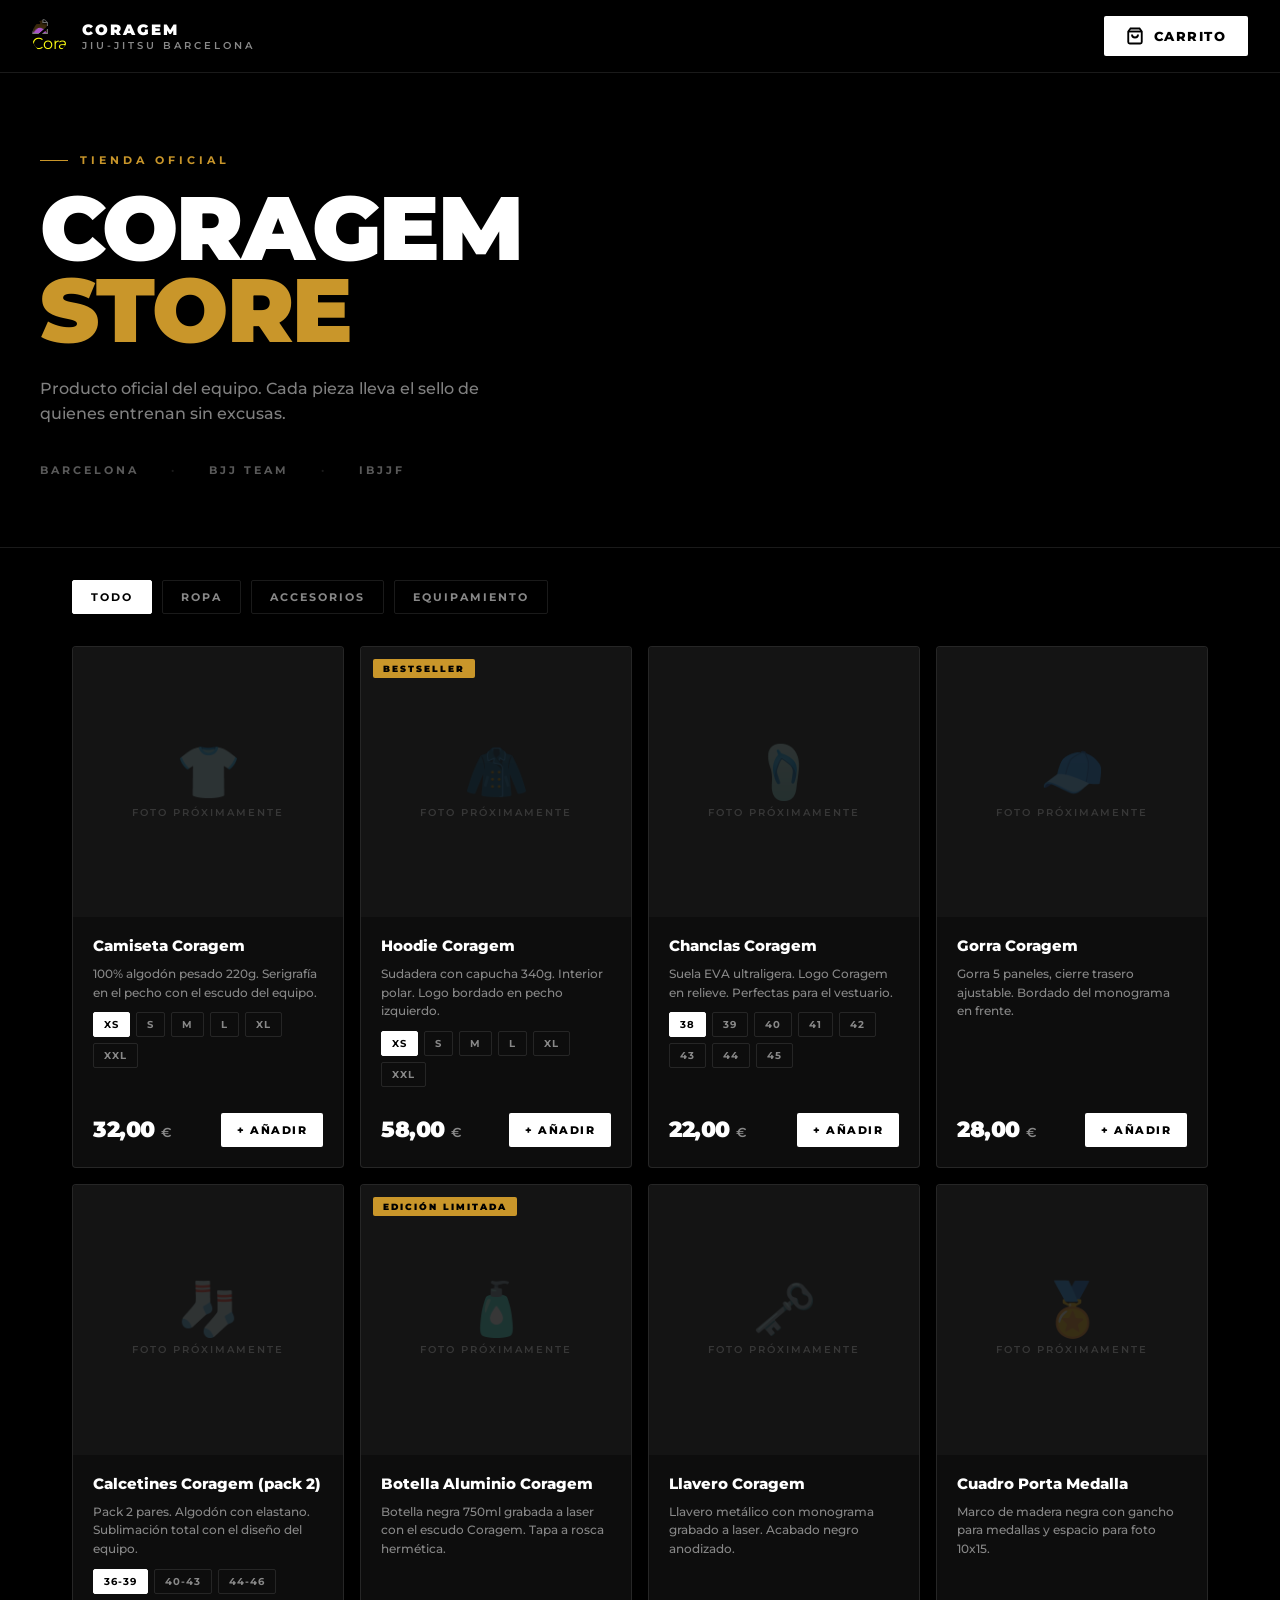
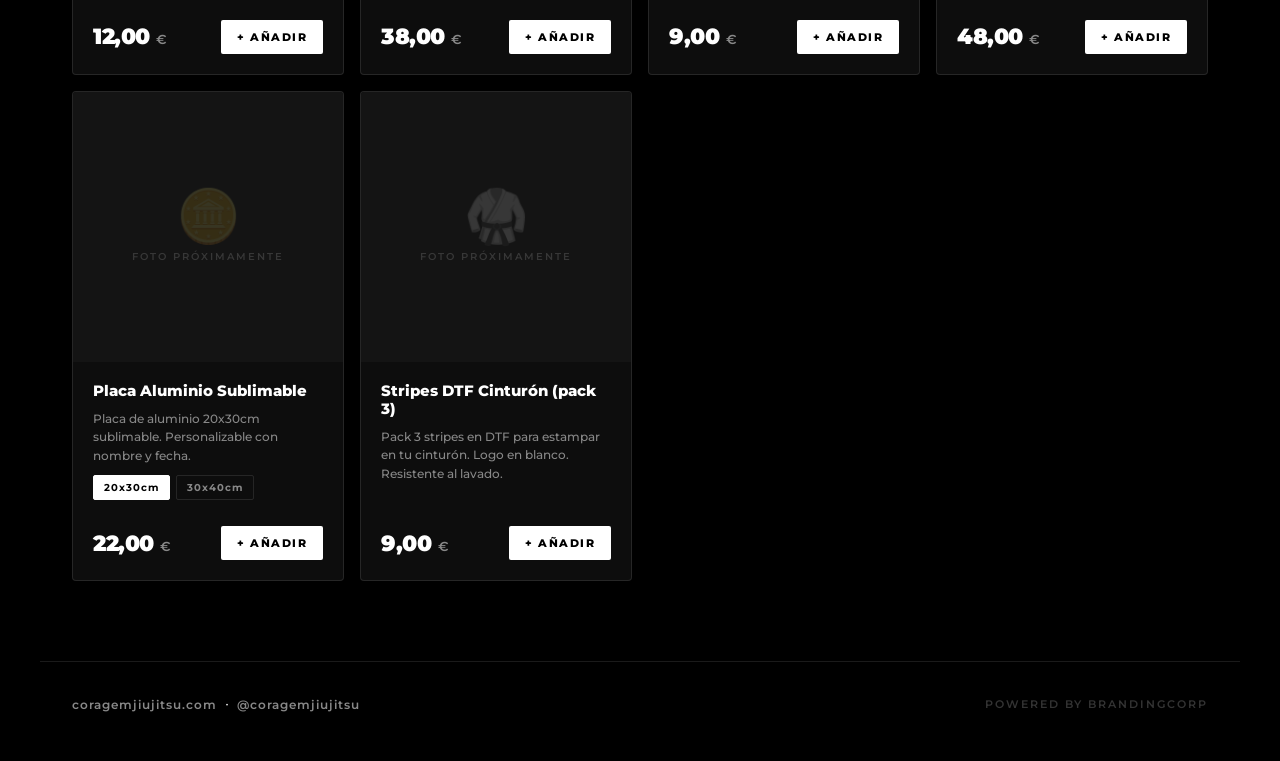
==== commit 83ac8c83: "Fix: cache-bust tienda.html para forzar recarga en movil" ====
--- a/g/coragem/index.html
+++ b/g/coragem/index.html
@@ -9,7 +9,7 @@
 <body style="margin:0;background:#000;">
 <script>
   window.GYM_CONFIG_PATH = 'config.json';
-  fetch('../_base/tienda.html')
+  fetch('../_base/tienda.html?v=' + Date.now())
     .then(r => r.text())
     .then(html => { document.open(); document.write(html); document.close(); });
 </script>
